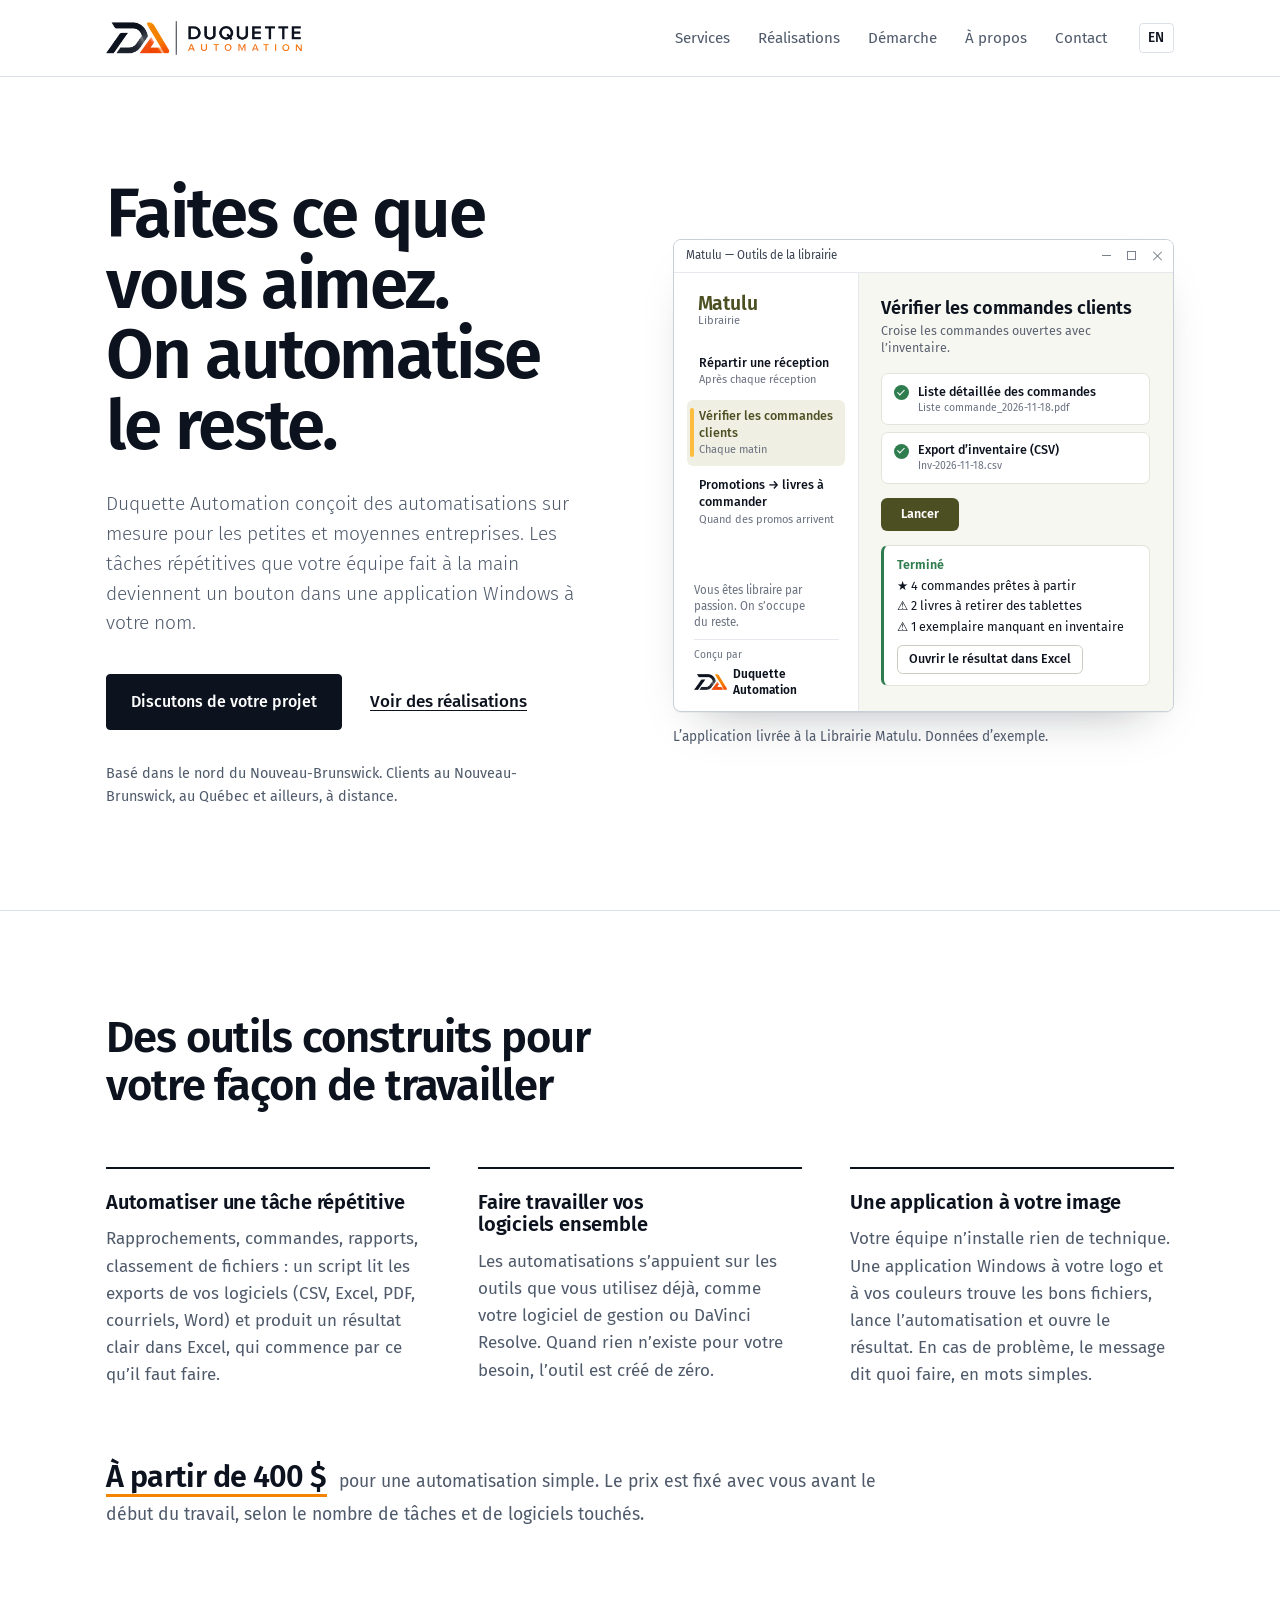
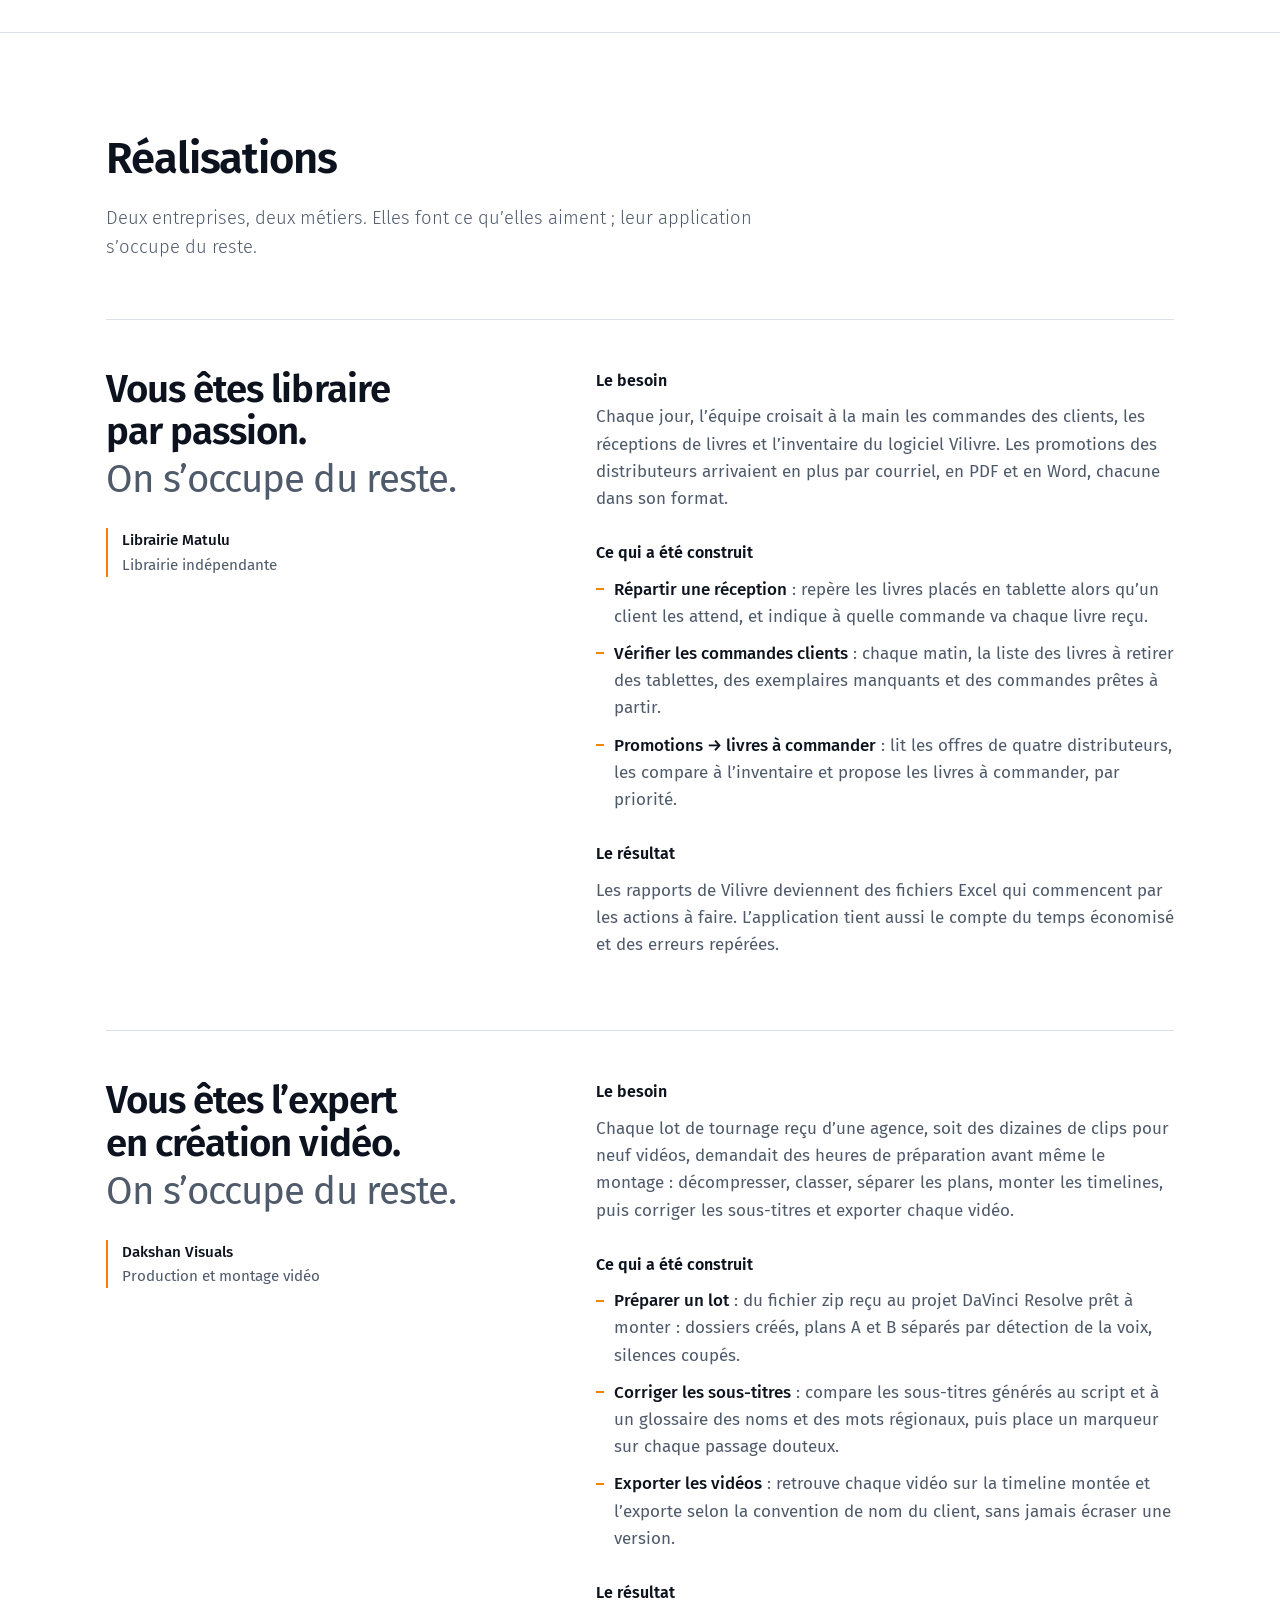
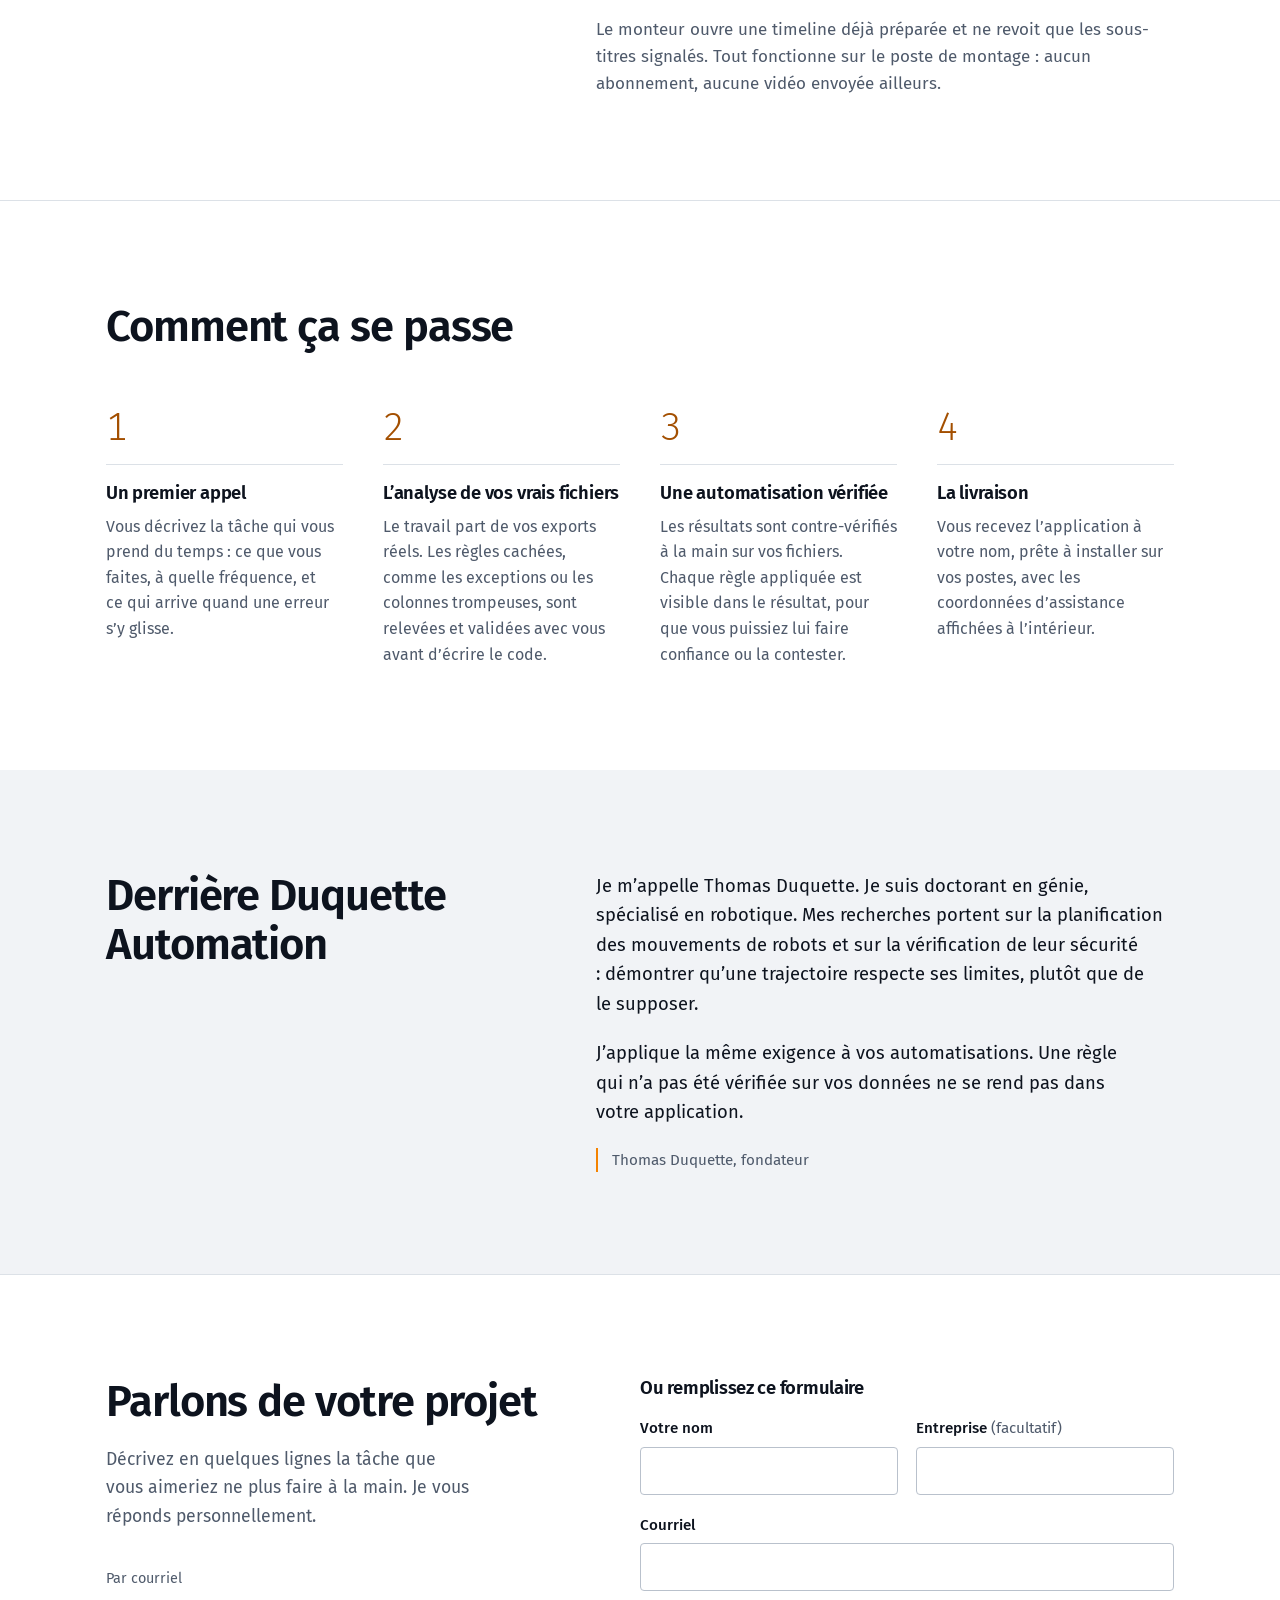
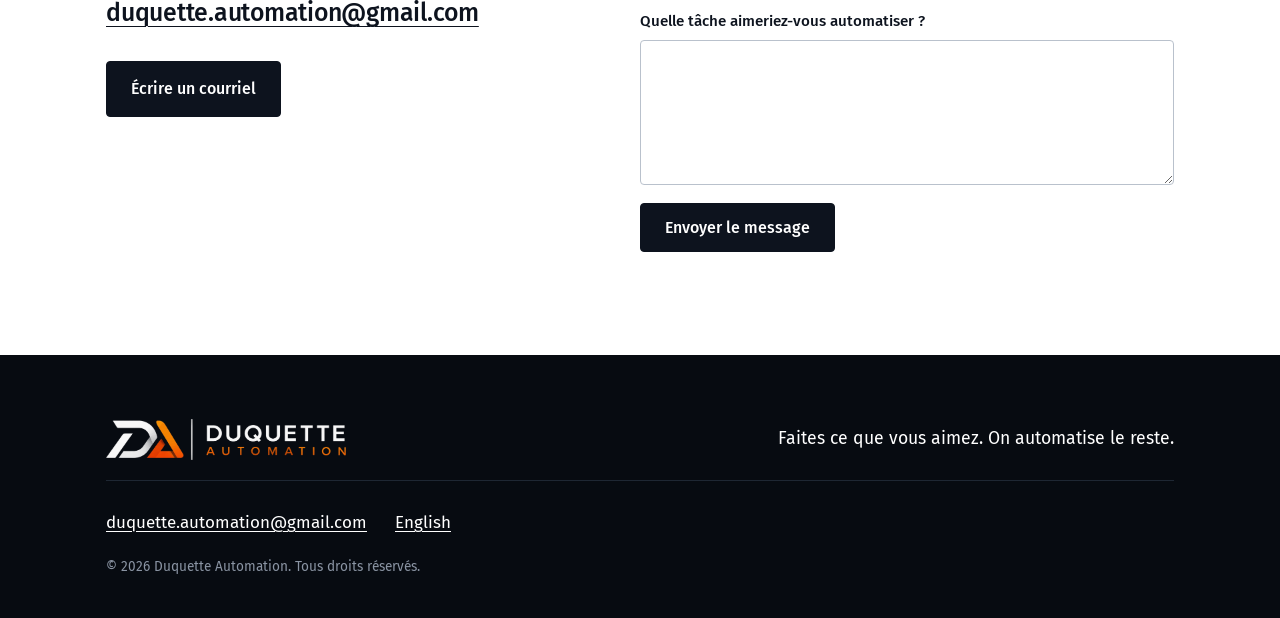
==== index.html @ 722d42ad "Initial commit" ====
<!DOCTYPE html>
<html lang="fr-CA">
<head>
<meta charset="utf-8">
<meta name="viewport" content="width=device-width, initial-scale=1">
<title>Duquette Automation — Automatisations sur mesure pour PME</title>
<meta name="description" content="Des automatisations sur mesure pour les petites et moyennes entreprises : vos tâches répétitives deviennent un bouton dans une application Windows à votre nom. Nord du Nouveau-Brunswick et Québec.">

<link rel="canonical" href="https://duquette-automation.github.io/Duquette-Automation-Website/">
<link rel="alternate" hreflang="fr-CA" href="https://duquette-automation.github.io/Duquette-Automation-Website/">
<link rel="alternate" hreflang="en-CA" href="https://duquette-automation.github.io/Duquette-Automation-Website/en/">
<link rel="alternate" hreflang="x-default" href="https://duquette-automation.github.io/Duquette-Automation-Website/">
<meta property="og:type" content="website">
<meta property="og:site_name" content="Duquette Automation">
<meta property="og:title" content="Duquette Automation — Automatisations sur mesure pour PME">
<meta property="og:description" content="Des automatisations sur mesure pour les petites et moyennes entreprises : vos tâches répétitives deviennent un bouton dans une application Windows à votre nom. Nord du Nouveau-Brunswick et Québec.">
<meta property="og:url" content="https://duquette-automation.github.io/Duquette-Automation-Website/">
<meta property="og:image" content="https://duquette-automation.github.io/Duquette-Automation-Website/assets/img/icon-512.png">
<meta property="og:locale" content="fr_CA">
<meta name="theme-color" content="#FFFFFF">
<link rel="icon" href="favicon.ico" sizes="any">
<link rel="apple-touch-icon" href="assets/img/apple-touch-icon.png">
<link rel="preload" href="assets/fonts/fira-sans-semibold.woff" as="font" type="font/woff" crossorigin>
<link rel="preload" href="assets/fonts/fira-sans-regular.woff" as="font" type="font/woff" crossorigin>
<link rel="stylesheet" href="assets/css/site.css">
<script type="application/ld+json">{"@context": "https://schema.org", "@type": "ProfessionalService", "name": "Duquette Automation", "url": "https://duquette-automation.github.io/Duquette-Automation-Website/", "email": "duquette.automation@gmail.com", "slogan": "Faites ce que vous aimez. On automatise le reste.", "description": "Des automatisations sur mesure pour les petites et moyennes entreprises : vos tâches répétitives deviennent un bouton dans une application Windows à votre nom. Nord du Nouveau-Brunswick et Québec.", "areaServed": ["Nouveau-Brunswick", "Québec", "Canada"], "logo": "https://duquette-automation.github.io/Duquette-Automation-Website/assets/img/icon-512.png", "founder": {"@type": "Person", "name": "Thomas Duquette"}}</script>
</head>
<body>
<a class="evitement" href="#contenu">Aller au contenu</a>
<header class="entete">
  <div class="cadre entete-cadre">
    <a class="marque" href="./"><img src="assets/img/logo.png" width="720" height="123" alt="Duquette Automation"></a>
    <nav class="nav" aria-label="Navigation principale">
      <ul><li><a href="#services">Services</a></li><li><a href="#realisations">Réalisations</a></li><li><a href="#demarche">Démarche</a></li><li><a href="#a-propos">À propos</a></li><li><a href="#contact">Contact</a></li></ul>
    </nav>
    <a class="langue" href="en/" hreflang="en" lang="en" title="English">EN</a>
    <details class="menu-mobile">
      <summary>Menu</summary>
      <ul><li><a href="#services">Services</a></li><li><a href="#realisations">Réalisations</a></li><li><a href="#demarche">Démarche</a></li><li><a href="#a-propos">À propos</a></li><li><a href="#contact">Contact</a></li></ul>
    </details>
  </div>
</header>
<main id="contenu">
<section class="hero">
  <div class="cadre hero-grille">
    <div class="hero-texte">
      <h1><span>Faites ce que vous aimez.</span><span>On automatise le reste.</span></h1>
      <p class="hero-intro">Duquette Automation conçoit des automatisations sur mesure pour les petites et moyennes entreprises. Les tâches répétitives que votre équipe fait à la main deviennent un bouton dans une application Windows à votre nom.</p>
      <div class="actions">
        <a class="bouton" href="#contact">Discutons de votre projet</a>
        <a class="lien-texte" href="#realisations">Voir des réalisations</a>
      </div>
      <p class="region">Basé dans le nord du Nouveau-Brunswick. Clients au Nouveau-Brunswick, au Québec et ailleurs, à distance.</p>
    </div>
    <figure class="apercu">
  <div class="fenetre" aria-hidden="true">
    <div class="fenetre-barre"><span>Matulu — Outils de la librairie</span><span class="fenetre-boutons"><i></i><i></i><i></i></span></div>
    <div class="fenetre-corps">
      <div class="app-cote">
        <div class="app-marque">Matulu<small>Librairie</small></div>
        <div class="app-outil">Répartir une réception<small>Après chaque réception</small></div>
        <div class="app-outil actif">Vérifier les commandes clients<small>Chaque matin</small></div>
        <div class="app-outil">Promotions → livres à commander<small>Quand des promos arrivent</small></div>
        <div class="app-signature">
          <p>Vous êtes libraire par passion. On s’occupe du reste.</p>
          <span class="app-concu">Conçu par</span>
          <span class="app-concepteur"><img src="assets/img/monogramme.png" alt="" width="120" height="58">Duquette Automation</span>
        </div>
      </div>
      <div class="app-page">
        <div class="app-titre">Vérifier les commandes clients</div>
        <div class="app-texte">Croise les commandes ouvertes avec l’inventaire.</div>
        <div class="app-fichier"><b></b><span>Liste détaillée des commandes<small>Liste commande_2026-11-18.pdf</small></span></div>
        <div class="app-fichier"><b></b><span>Export d’inventaire (CSV)<small>Inv-2026-11-18.csv</small></span></div>
        <div class="app-lancer">Lancer</div>
        <div class="app-resultat">
          <div class="app-resultat-titre">Terminé</div>
          <div>★ 4 commandes prêtes à partir</div>
          <div>⚠ 2 livres à retirer des tablettes</div>
          <div>⚠ 1 exemplaire manquant en inventaire</div>
          <div class="app-excel">Ouvrir le résultat dans Excel</div>
        </div>
      </div>
    </div>
  </div>
  <figcaption>L’application livrée à la Librairie Matulu. Données d’exemple.</figcaption>
</figure>
  </div>
</section>
<section class="section" id="services" aria-labelledby="t-services">
  <div class="cadre">
    <h2 id="t-services">Des outils construits pour votre façon de travailler</h2>
    <ul class="services"><li><h3>Automatiser une tâche répétitive</h3><p>Rapprochements, commandes, rapports, classement de fichiers : un script lit les exports de vos logiciels (CSV, Excel, PDF, courriels, Word) et produit un résultat clair dans Excel, qui commence par ce qu’il faut faire.</p></li><li><h3>Faire travailler vos logiciels ensemble</h3><p>Les automatisations s’appuient sur les outils que vous utilisez déjà, comme votre logiciel de gestion ou DaVinci Resolve. Quand rien n’existe pour votre besoin, l’outil est créé de zéro.</p></li><li><h3>Une application à votre image</h3><p>Votre équipe n’installe rien de technique. Une application Windows à votre logo et à vos couleurs trouve les bons fichiers, lance l’automatisation et ouvre le résultat. En cas de problème, le message dit quoi faire, en mots simples.</p></li></ul>
    <p class="prix"><strong>À partir de 400 $</strong> pour une automatisation simple. Le prix est fixé avec vous avant le début du travail, selon le nombre de tâches et de logiciels touchés.</p>
  </div>
</section>
<section class="section" id="realisations" aria-labelledby="t-realisations">
  <div class="cadre">
    <h2 id="t-realisations">Réalisations</h2>
    <p class="intro">Deux entreprises, deux métiers. Elles font ce qu’elles aiment ; leur application s’occupe du reste.</p>
    <article class="cas" id="cas-matulu">
      <div class="cas-tete">
        <h3><span>Vous êtes libraire par passion.</span><span>On s’occupe du reste.</span></h3>
        <p class="cas-client"><strong>Librairie Matulu</strong><br>Librairie indépendante</p>
      </div>
      <dl class="cas-detail">
        <dt>Le besoin</dt><dd>Chaque jour, l’équipe croisait à la main les commandes des clients, les réceptions de livres et l’inventaire du logiciel Vilivre. Les promotions des distributeurs arrivaient en plus par courriel, en PDF et en Word, chacune dans son format.</dd>
        <dt>Ce qui a été construit</dt><dd><ul><li><strong>Répartir une réception</strong> : repère les livres placés en tablette alors qu’un client les attend, et indique à quelle commande va chaque livre reçu.</li><li><strong>Vérifier les commandes clients</strong> : chaque matin, la liste des livres à retirer des tablettes, des exemplaires manquants et des commandes prêtes à partir.</li><li><strong>Promotions → livres à commander</strong> : lit les offres de quatre distributeurs, les compare à l’inventaire et propose les livres à commander, par priorité.</li></ul></dd>
        <dt>Le résultat</dt><dd>Les rapports de Vilivre deviennent des fichiers Excel qui commencent par les actions à faire. L’application tient aussi le compte du temps économisé et des erreurs repérées.</dd>
      </dl>
    </article><article class="cas" id="cas-dakshan">
      <div class="cas-tete">
        <h3><span>Vous êtes l’expert en création vidéo.</span><span>On s’occupe du reste.</span></h3>
        <p class="cas-client"><strong>Dakshan Visuals</strong><br>Production et montage vidéo</p>
      </div>
      <dl class="cas-detail">
        <dt>Le besoin</dt><dd>Chaque lot de tournage reçu d’une agence, soit des dizaines de clips pour neuf vidéos, demandait des heures de préparation avant même le montage : décompresser, classer, séparer les plans, monter les timelines, puis corriger les sous-titres et exporter chaque vidéo.</dd>
        <dt>Ce qui a été construit</dt><dd><ul><li><strong>Préparer un lot</strong> : du fichier zip reçu au projet DaVinci Resolve prêt à monter : dossiers créés, plans A et B séparés par détection de la voix, silences coupés.</li><li><strong>Corriger les sous-titres</strong> : compare les sous-titres générés au script et à un glossaire des noms et des mots régionaux, puis place un marqueur sur chaque passage douteux.</li><li><strong>Exporter les vidéos</strong> : retrouve chaque vidéo sur la timeline montée et l’exporte selon la convention de nom du client, sans jamais écraser une version.</li></ul></dd>
        <dt>Le résultat</dt><dd>Le monteur ouvre une timeline déjà préparée et ne revoit que les sous-titres signalés. Tout fonctionne sur le poste de montage : aucun abonnement, aucune vidéo envoyée ailleurs.</dd>
      </dl>
    </article>
  </div>
</section>
<section class="section" id="demarche" aria-labelledby="t-demarche">
  <div class="cadre">
    <h2 id="t-demarche">Comment ça se passe</h2>
    <ol class="etapes"><li><h3>Un premier appel</h3><p>Vous décrivez la tâche qui vous prend du temps : ce que vous faites, à quelle fréquence, et ce qui arrive quand une erreur s’y glisse.</p></li><li><h3>L’analyse de vos vrais fichiers</h3><p>Le travail part de vos exports réels. Les règles cachées, comme les exceptions ou les colonnes trompeuses, sont relevées et validées avec vous avant d’écrire le code.</p></li><li><h3>Une automatisation vérifiée</h3><p>Les résultats sont contre-vérifiés à la main sur vos fichiers. Chaque règle appliquée est visible dans le résultat, pour que vous puissiez lui faire confiance ou la contester.</p></li><li><h3>La livraison</h3><p>Vous recevez l’application à votre nom, prête à installer sur vos postes, avec les coordonnées d’assistance affichées à l’intérieur.</p></li></ol>
  </div>
</section>
<section class="section apropos" id="a-propos" aria-labelledby="t-apropos">
  <div class="cadre apropos-grille">
    <h2 id="t-apropos">Derrière Duquette Automation</h2>
    <div class="apropos-texte"><p>Je m’appelle Thomas Duquette. Je suis doctorant en génie, spécialisé en robotique. Mes recherches portent sur la planification des mouvements de robots et sur la vérification de leur sécurité : démontrer qu’une trajectoire respecte ses limites, plutôt que de le supposer.</p><p>J’applique la même exigence à vos automatisations. Une règle qui n’a pas été vérifiée sur vos données ne se rend pas dans votre application.</p><p class="signature">Thomas Duquette, fondateur</p></div>
  </div>
</section>

<section class="section contact" id="contact" aria-labelledby="t-contact">
  <div class="cadre contact-grille">
    <div class="contact-texte">
      <h2 id="t-contact">Parlons de votre projet</h2>
      <p>Décrivez en quelques lignes la tâche que vous aimeriez ne plus faire à la main. Je vous réponds personnellement.</p>
      <p class="contact-courriel"><span>Par courriel</span><a href="mailto:duquette.automation@gmail.com?subject=Projet%20d%E2%80%99automatisation">duquette.automation@gmail.com</a></p>
      <a class="bouton" href="mailto:duquette.automation@gmail.com?subject=Projet%20d%E2%80%99automatisation">Écrire un courriel</a>
    </div>
    <div class="contact-options"><form class="formulaire" action="https://formsubmit.co/duquette.automation@gmail.com" data-ajax="https://formsubmit.co/ajax/duquette.automation@gmail.com" method="POST"
          data-envoi="Envoi…" data-succes="Message envoyé. Vous recevrez une réponse par courriel." data-erreur="Le message n’a pas pu partir. Écrivez directement à duquette.automation@gmail.com.">
      <h3>Ou remplissez ce formulaire</h3>
      <div class="champs-duo">
        <label><span>Votre nom</span><input name="nom" autocomplete="name" required></label>
        <label><span>Entreprise <span class="facultatif">(facultatif)</span></span><input name="entreprise" autocomplete="organization"></label>
      </div>
      <label><span>Courriel</span><input type="email" name="email" autocomplete="email" required></label>
      <label><span>Quelle tâche aimeriez-vous automatiser ?</span><textarea name="message" rows="5" required></textarea></label>
      <input type="text" name="_gotcha" tabindex="-1" autocomplete="off" class="piege" aria-hidden="true">
      <input type="text" name="_honey" tabindex="-1" autocomplete="off" class="piege" aria-hidden="true">
      <input type="hidden" name="_template" value="table">
      <input type="hidden" name="_subject" value="Projet d’automatisation">
      <button class="bouton" type="submit">Envoyer le message</button>
      <p class="formulaire-etat" role="status" aria-live="polite"></p>
    </form></div>
  </div>
</section>
</main>
<footer class="pied">
  <div class="cadre pied-grille">
    <img src="assets/img/logo-blanc.png" width="720" height="123" alt="Duquette Automation">
    <p class="pied-slogan">Faites ce que vous aimez. On automatise le reste.</p>
    <p class="pied-liens"><a href="mailto:duquette.automation@gmail.com">duquette.automation@gmail.com</a>
      <a href="en/" hreflang="en" lang="en">English</a></p>
    <p class="pied-droits">© 2026 Duquette Automation. Tous droits réservés.</p>
  </div>
</footer>
<script src="assets/js/site.js" defer></script>
</body>
</html>
---- assets/css/site.css ----
/* Duquette Automation — feuille de style du site
   Couleurs tirées du logo. Une seule famille : Fira Sans (SIL OFL, voir assets/fonts/OFL.txt). */

@font-face { font-family: "Fira Sans"; font-weight: 300; font-style: normal; font-display: swap;
  src: url("../fonts/fira-sans-light.woff") format("woff"); }
@font-face { font-family: "Fira Sans"; font-weight: 400; font-style: normal; font-display: swap;
  src: url("../fonts/fira-sans-regular.woff") format("woff"); }
@font-face { font-family: "Fira Sans"; font-weight: 500; font-style: normal; font-display: swap;
  src: url("../fonts/fira-sans-medium.woff") format("woff"); }
@font-face { font-family: "Fira Sans"; font-weight: 600; font-style: normal; font-display: swap;
  src: url("../fonts/fira-sans-semibold.woff") format("woff"); }

:root {
  --encre: #0D131E;        /* lettrage du logo */
  --ardoise: #4F5A6B;      /* texte secondaire */
  --trait: #DCE1E7;
  --brume: #F1F3F6;        /* fonds de section */
  --orange: #F48301;       /* orange du logo : marques et filets seulement */
  --braise: #F04401;
  --orange-texte: #A34F00; /* orange lisible sur blanc (contraste 5,6:1) */
  --nuit: #070B11;         /* fond du logo original */
  --largeur: 1180px;
  --gouttiere: clamp(20px, 5vw, 56px);
  --rythme: clamp(64px, 8vw, 104px);
}

*, *::before, *::after { box-sizing: border-box; }
html { -webkit-text-size-adjust: 100%; scroll-behavior: smooth; scroll-padding-top: 24px; }
@media (prefers-reduced-motion: reduce) { html { scroll-behavior: auto; } }
body { margin: 0; font-family: "Fira Sans", "Segoe UI", system-ui, sans-serif; font-weight: 400; font-size: 1.0625rem;
       line-height: 1.6; color: var(--encre); background: #fff; font-feature-settings: "kern", "lnum";
       -webkit-font-smoothing: antialiased; text-rendering: optimizeLegibility; }
img { max-width: 100%; height: auto; display: block; }
h1, h2, h3 { margin: 0; font-weight: 600; line-height: 1.12; letter-spacing: -0.015em; text-wrap: balance; }
p { margin: 0; text-wrap: pretty; }
a { color: inherit; text-decoration-thickness: 1px; text-underline-offset: 0.2em; }
a:hover { text-decoration-color: var(--orange); }
:focus-visible { outline: 2px solid var(--orange); outline-offset: 3px; border-radius: 2px; }
ul, ol { margin: 0; padding: 0; list-style: none; }

.cadre { max-width: var(--largeur); margin: 0 auto; padding: 0 var(--gouttiere); }
.evitement { position: absolute; left: -9999px; top: 8px; background: var(--encre); color: #fff; padding: 8px 14px; z-index: 10; }
.evitement:focus { left: 8px; }

/* ---------- En-tête ---------- */
.entete { border-bottom: 1px solid var(--trait); }
.entete-cadre { display: flex; align-items: center; gap: 32px; min-height: 76px; }
.marque img { width: 196px; }
.nav { margin-left: auto; }
.nav ul { display: flex; gap: 28px; }
.nav a, .menu-mobile a { text-decoration: none; font-size: 0.95rem; color: var(--ardoise); }
.nav a:hover, .menu-mobile a:hover { color: var(--encre); }
.langue { font-size: 0.85rem; font-weight: 500; text-decoration: none; letter-spacing: 0.04em; color: var(--encre);
          border: 1px solid var(--trait); border-radius: 4px; padding: 3px 8px; }
.langue:hover { border-color: var(--encre); }
.menu-mobile { display: none; position: relative; }
.menu-mobile summary { cursor: pointer; list-style: none; font-size: 0.95rem; padding: 6px 0; }
.menu-mobile summary::-webkit-details-marker { display: none; }
.menu-mobile ul { position: absolute; right: 0; top: calc(100% + 10px); background: #fff; border: 1px solid var(--trait);
                  padding: 8px 0; min-width: 180px; z-index: 5; }
.menu-mobile li a { display: block; padding: 10px 18px; }
@media (max-width: 860px) {
  .nav { display: none; }
  .langue { margin-left: auto; }
  .menu-mobile { display: block; }
  .marque img { width: 160px; }
}

/* ---------- Héros ---------- */
.hero { padding: clamp(56px, 8vw, 104px) 0 var(--rythme); }
.hero-grille { display: grid; grid-template-columns: minmax(0, 1fr) minmax(0, 1.02fr); gap: clamp(40px, 6vw, 88px); align-items: center; }
.hero h1 { font-size: clamp(2.6rem, 5.4vw, 4.6rem); line-height: 1.02; letter-spacing: -0.03em; }
.hero h1 span { display: block; }
.hero-intro { margin-top: 28px; font-size: clamp(1.1rem, 1.5vw, 1.25rem); font-weight: 300; line-height: 1.55; color: var(--ardoise); max-width: 34em; }
.actions { display: flex; flex-wrap: wrap; align-items: center; gap: 14px 28px; margin-top: 36px; }
.region { margin-top: 32px; font-size: 0.9rem; color: var(--ardoise); max-width: 30em; }

.bouton { display: inline-block; background: var(--encre); color: #fff; text-decoration: none; font-weight: 500; font-size: 1rem;
          padding: 14px 24px; border-radius: 4px; border: 1px solid var(--encre); cursor: pointer; font-family: inherit; }
.bouton:hover { background: #1F2836; }
.bouton-clair { background: #fff; color: var(--encre); }
.bouton-clair:hover { background: var(--brume); }
.lien-texte { font-weight: 500; text-decoration: underline; }

/* Aperçu de l'application (reproduction de l'interface livrée ; couleurs de Matulu) */
.apercu { margin: 0; }
.apercu figcaption { margin-top: 14px; font-size: 0.85rem; color: var(--ardoise); }
.fenetre { --m-prim: #6C7034; --m-nuit: #4C4F22; --m-accent: #FCBC3D; --m-fond: #F7F7F2;
           font-size: clamp(9px, 1.05vw, 12.5px); line-height: 1.35; border: 1px solid #C9CFD8; border-radius: 8px; overflow: hidden;
           background: #fff; box-shadow: 0 1px 0 rgba(13, 19, 30, .04), 0 24px 48px -28px rgba(13, 19, 30, .35); user-select: none; }
.fenetre-barre { display: flex; justify-content: space-between; align-items: center; padding: 0.7em 1em; font-size: 0.92em;
                 color: #3A4250; background: #fff; border-bottom: 1px solid #E5E8EC; }
.fenetre-boutons { display: flex; gap: 1.4em; }
.fenetre-boutons i { width: 0.8em; height: 0.8em; border: 1px solid #7A818C; display: block; }
.fenetre-boutons i:first-child { height: 0; border-width: 1px 0 0; align-self: center; }
.fenetre-boutons i:last-child { border: 0; position: relative; }
.fenetre-boutons i:last-child::before, .fenetre-boutons i:last-child::after { content: ""; position: absolute; left: 50%; top: -15%;
  height: 130%; border-left: 1px solid #7A818C; transform: rotate(45deg); }
.fenetre-boutons i:last-child::after { transform: rotate(-45deg); }
.fenetre-corps { display: grid; grid-template-columns: 37% 1fr; min-height: 32em; }
.app-cote { border-right: 1px solid #E5E8EC; padding: 1.6em 1em 1.1em; display: flex; flex-direction: column; gap: 0.25em; }
.app-marque { font-size: 1.55em; font-weight: 600; color: var(--m-nuit); line-height: 1.1; padding: 0 0.55em 0.9em; letter-spacing: -0.01em; }
.app-marque small, .app-outil small { display: block; font-size: 0.58em; font-weight: 400; color: #6B7280; letter-spacing: 0; }
.app-outil { position: relative; padding: 0.65em 0.8em 0.65em 1em; border-radius: 0.5em; font-weight: 500; }
.app-outil small { font-size: 0.88em; margin-top: 0.15em; }
.app-outil.actif { background: #EFEFE3; color: var(--m-nuit); }
.app-outil.actif::before { content: ""; position: absolute; left: 0.25em; top: 0.7em; bottom: 0.7em; width: 0.28em; border-radius: 2px; background: var(--m-accent); }
.app-signature { margin-top: auto; padding: 0 0.55em; color: #6B7280; }
.app-signature p { font-size: 0.92em; line-height: 1.4; padding-bottom: 0.8em; }
.app-concu { display: block; font-size: 0.82em; border-top: 1px solid #E5E8EC; padding-top: 0.8em; }
.app-concepteur { display: flex; align-items: center; gap: 0.5em; font-weight: 600; color: var(--encre); margin-top: 0.3em; font-size: 0.95em; }
.app-concepteur img { height: 1.35em; width: auto; }
.app-page { background: var(--m-fond); padding: 2em 1.8em; }
.app-titre { font-size: 1.45em; font-weight: 600; line-height: 1.15; }
.app-texte { color: #5B6270; margin: 0.4em 0 1.3em; }
.app-fichier { display: flex; gap: 0.75em; align-items: flex-start; background: #fff; border: 1px solid #E2E4DA; border-radius: 0.55em; padding: 0.75em 0.9em; margin-bottom: 0.55em; font-weight: 500; }
.app-fichier small { display: block; font-weight: 400; color: #6B7280; }
.app-fichier b { flex: none; width: 1.2em; height: 1.2em; margin-top: 0.1em; border-radius: 50%; background: #2F7D4F; position: relative; }
.app-fichier b::after { content: ""; position: absolute; left: 0.4em; top: 0.22em; width: 0.3em; height: 0.55em; border: solid #fff; border-width: 0 0.13em 0.13em 0; transform: rotate(45deg); }
.app-lancer { display: inline-block; margin: 0.6em 0 1.1em; background: var(--m-nuit); color: #fff; font-weight: 600; padding: 0.65em 1.6em; border-radius: 0.5em; }
.app-resultat { background: #fff; border: 1px solid #E2E4DA; border-left: 0.3em solid #2F7D4F; border-radius: 0.55em; padding: 0.9em 1em; display: grid; gap: 0.3em; }
.app-resultat-titre { font-weight: 600; color: #2F7D4F; }
.app-excel { margin-top: 0.45em; justify-self: start; border: 1px solid #C9CCBE; border-radius: 0.45em; padding: 0.4em 0.9em; font-weight: 500; }

@media (max-width: 960px) {
  .hero-grille { grid-template-columns: 1fr; }
  .fenetre { font-size: clamp(8px, 2.1vw, 12.5px); }
}

/* ---------- Sections ---------- */
.section { padding: var(--rythme) 0; border-top: 1px solid var(--trait); }
.section h2 { font-size: clamp(1.9rem, 3.4vw, 2.75rem); letter-spacing: -0.025em; max-width: 22ch; }
.intro { margin-top: 20px; font-size: 1.15rem; font-weight: 300; color: var(--ardoise); max-width: 38em; }

.services { display: grid; grid-template-columns: repeat(3, minmax(0, 1fr)); gap: 48px; margin-top: 56px; }
.services li { border-top: 2px solid var(--encre); padding-top: 22px; }
.services h3 { font-size: 1.25rem; letter-spacing: -0.01em; }
.services p { margin-top: 12px; color: var(--ardoise); }
.prix { margin-top: 64px; max-width: 44em; font-size: 1.1rem; color: var(--ardoise); }
.prix strong { color: var(--encre); font-weight: 600; font-size: clamp(1.5rem, 2.4vw, 1.9rem); letter-spacing: -0.02em; margin-right: 0.25em;
               background-image: linear-gradient(var(--orange), var(--orange)); background-size: 100% 3px; background-position: 0 100%;
               background-repeat: no-repeat; padding-bottom: 2px; }
@media (max-width: 860px) { .services { grid-template-columns: 1fr; gap: 36px; } }

/* Réalisations : chaque cas s'ouvre sur la phrase adaptée au client */
.cas { display: grid; grid-template-columns: minmax(0, 5fr) minmax(0, 7fr); gap: clamp(32px, 6vw, 88px); margin-top: 72px; padding-top: 48px; border-top: 1px solid var(--trait); }
.cas:first-of-type { margin-top: 56px; }
.cas-tete { align-self: start; position: sticky; top: 32px; }
.cas-tete h3 { font-size: clamp(1.7rem, 3vw, 2.4rem); line-height: 1.1; letter-spacing: -0.025em; }
.cas-tete h3 span { display: block; }
.cas-tete h3 span + span { color: var(--ardoise); font-weight: 400; margin-top: 0.15em; }
.cas-client { margin-top: 28px; font-size: 0.95rem; color: var(--ardoise); padding-left: 14px; border-left: 2px solid var(--orange); }
.cas-client strong { color: var(--encre); font-weight: 500; }
.cas-detail { margin: 0; display: grid; gap: 10px 0; }
.cas-detail dt { font-weight: 600; font-size: 1rem; margin-top: 18px; }
.cas-detail dt:first-child { margin-top: 0; }
.cas-detail dd { margin: 0; color: var(--ardoise); max-width: 40em; }
.cas-detail dd ul { display: grid; gap: 10px; }
.cas-detail dd li { padding-left: 18px; position: relative; }
.cas-detail dd li::before { content: ""; position: absolute; left: 0; top: 0.72em; width: 8px; height: 2px; background: var(--orange); }
.cas-detail dd li strong { color: var(--encre); font-weight: 500; }
@media (max-width: 860px) { .cas { grid-template-columns: 1fr; } .cas-tete { position: static; } }

/* Démarche : vraie séquence, d'où la numérotation */
.etapes { display: grid; grid-template-columns: repeat(4, minmax(0, 1fr)); gap: 40px; margin-top: 56px; counter-reset: etape; }
.etapes li { counter-increment: etape; }
.etapes li::before { content: counter(etape); display: block; font-size: 2.4rem; font-weight: 300; line-height: 1; color: var(--orange-texte);
                     font-feature-settings: "lnum", "tnum"; padding-bottom: 18px; margin-bottom: 18px; border-bottom: 1px solid var(--trait); }
.etapes h3 { font-size: 1.15rem; letter-spacing: -0.01em; }
.etapes p { margin-top: 10px; color: var(--ardoise); font-size: 1rem; }
@media (max-width: 960px) { .etapes { grid-template-columns: repeat(2, minmax(0, 1fr)); } }
@media (max-width: 560px) { .etapes { grid-template-columns: 1fr; } }

/* À propos */
.apropos { background: var(--brume); border-top: 0; }
.apropos-grille { display: grid; grid-template-columns: minmax(0, 5fr) minmax(0, 7fr); gap: clamp(32px, 6vw, 88px); }
.apropos-texte { display: grid; gap: 20px; font-size: 1.15rem; max-width: 36em; }
.apropos-texte p:first-child { font-weight: 400; }
.signature { font-size: 0.95rem; color: var(--ardoise); padding-left: 14px; border-left: 2px solid var(--orange); }
@media (max-width: 860px) { .apropos-grille { grid-template-columns: 1fr; } }

/* Témoignages (affichés seulement s'il y en a) */
.temoignages { display: grid; grid-template-columns: repeat(auto-fit, minmax(300px, 1fr)); gap: 48px; margin-top: 48px; }
.temoignage { margin: 0; }
.temoignage blockquote { margin: 0; font-size: 1.25rem; line-height: 1.5; font-weight: 300; }
.temoignage figcaption { margin-top: 18px; font-size: 0.95rem; color: var(--ardoise); }
.temoignage figcaption strong { color: var(--encre); font-weight: 500; }

/* Contact */
.contact-grille { display: grid; grid-template-columns: minmax(0, 5fr) minmax(0, 6fr); gap: clamp(40px, 7vw, 104px); align-items: start; }
.contact-seul { grid-template-columns: minmax(0, 1fr); }
.contact-texte p { margin-top: 20px; color: var(--ardoise); max-width: 32em; font-size: 1.1rem; }
.contact-courriel { display: grid; gap: 4px; margin-top: 36px !important; }
.contact-courriel span { font-size: 0.9rem; }
.contact-courriel a { color: var(--encre); font-size: clamp(1.2rem, 2.2vw, 1.55rem); font-weight: 500; letter-spacing: -0.01em; word-break: break-word; }
.contact-texte .bouton { margin-top: 28px; }
.contact-options { display: grid; gap: 40px; }
.formulaire { display: grid; gap: 18px; }
.formulaire h3 { font-size: 1.15rem; }
.formulaire label { display: grid; gap: 6px; align-content: start; font-size: 0.95rem; font-weight: 500; }
.facultatif { font-weight: 400; color: var(--ardoise); }
.champs-duo { display: grid; grid-template-columns: 1fr 1fr; gap: 18px; align-items: end; }
.formulaire input, .formulaire textarea { font: inherit; font-weight: 400; color: var(--encre); border: 1px solid #B9C1CC; border-radius: 4px;
  padding: 11px 12px; background: #fff; width: 100%; }
.formulaire input:focus, .formulaire textarea:focus { outline: 2px solid var(--orange); outline-offset: 0; border-color: var(--encre); }
.formulaire .bouton { justify-self: start; }
.formulaire-etat:empty { display: none; }
.piege { position: absolute; left: -9999px; }
.contact-rdv p { color: var(--ardoise); margin-bottom: 14px; }
@media (max-width: 860px) { .contact-grille { grid-template-columns: 1fr; } }
@media (max-width: 520px) { .champs-duo { grid-template-columns: 1fr; } }

/* ---------- Pied de page ---------- */
.pied { background: var(--nuit); color: #C3CAD4; padding: 64px 0 40px; }
.pied-grille { display: grid; grid-template-columns: auto 1fr; gap: 20px 48px; align-items: center; }
.pied img { width: 240px; }
.pied-slogan { color: #fff; font-size: 1.1rem; justify-self: end; }
.pied-liens { display: flex; flex-wrap: wrap; gap: 8px 28px; grid-column: 1 / -1; padding-top: 28px; border-top: 1px solid #1E2733; }
.pied a { color: #fff; }
.pied-droits { grid-column: 1 / -1; font-size: 0.85rem; color: #8A94A3; }
@media (max-width: 700px) { .pied-grille { grid-template-columns: 1fr; } .pied-slogan { justify-self: start; } }

/* ---------- 404 ---------- */
.erreur-404 { padding: 96px var(--gouttiere); display: grid; gap: 16px; }
.erreur-404 img { width: 220px; margin-bottom: 40px; }
.erreur-404 h1 { font-size: 2.2rem; }
.erreur-404 h2 { font-size: 1.4rem; margin-top: 32px; }

@media print {
  .entete, .pied, .apercu, .contact-options { display: none; }
  .section { padding: 32px 0; }
}
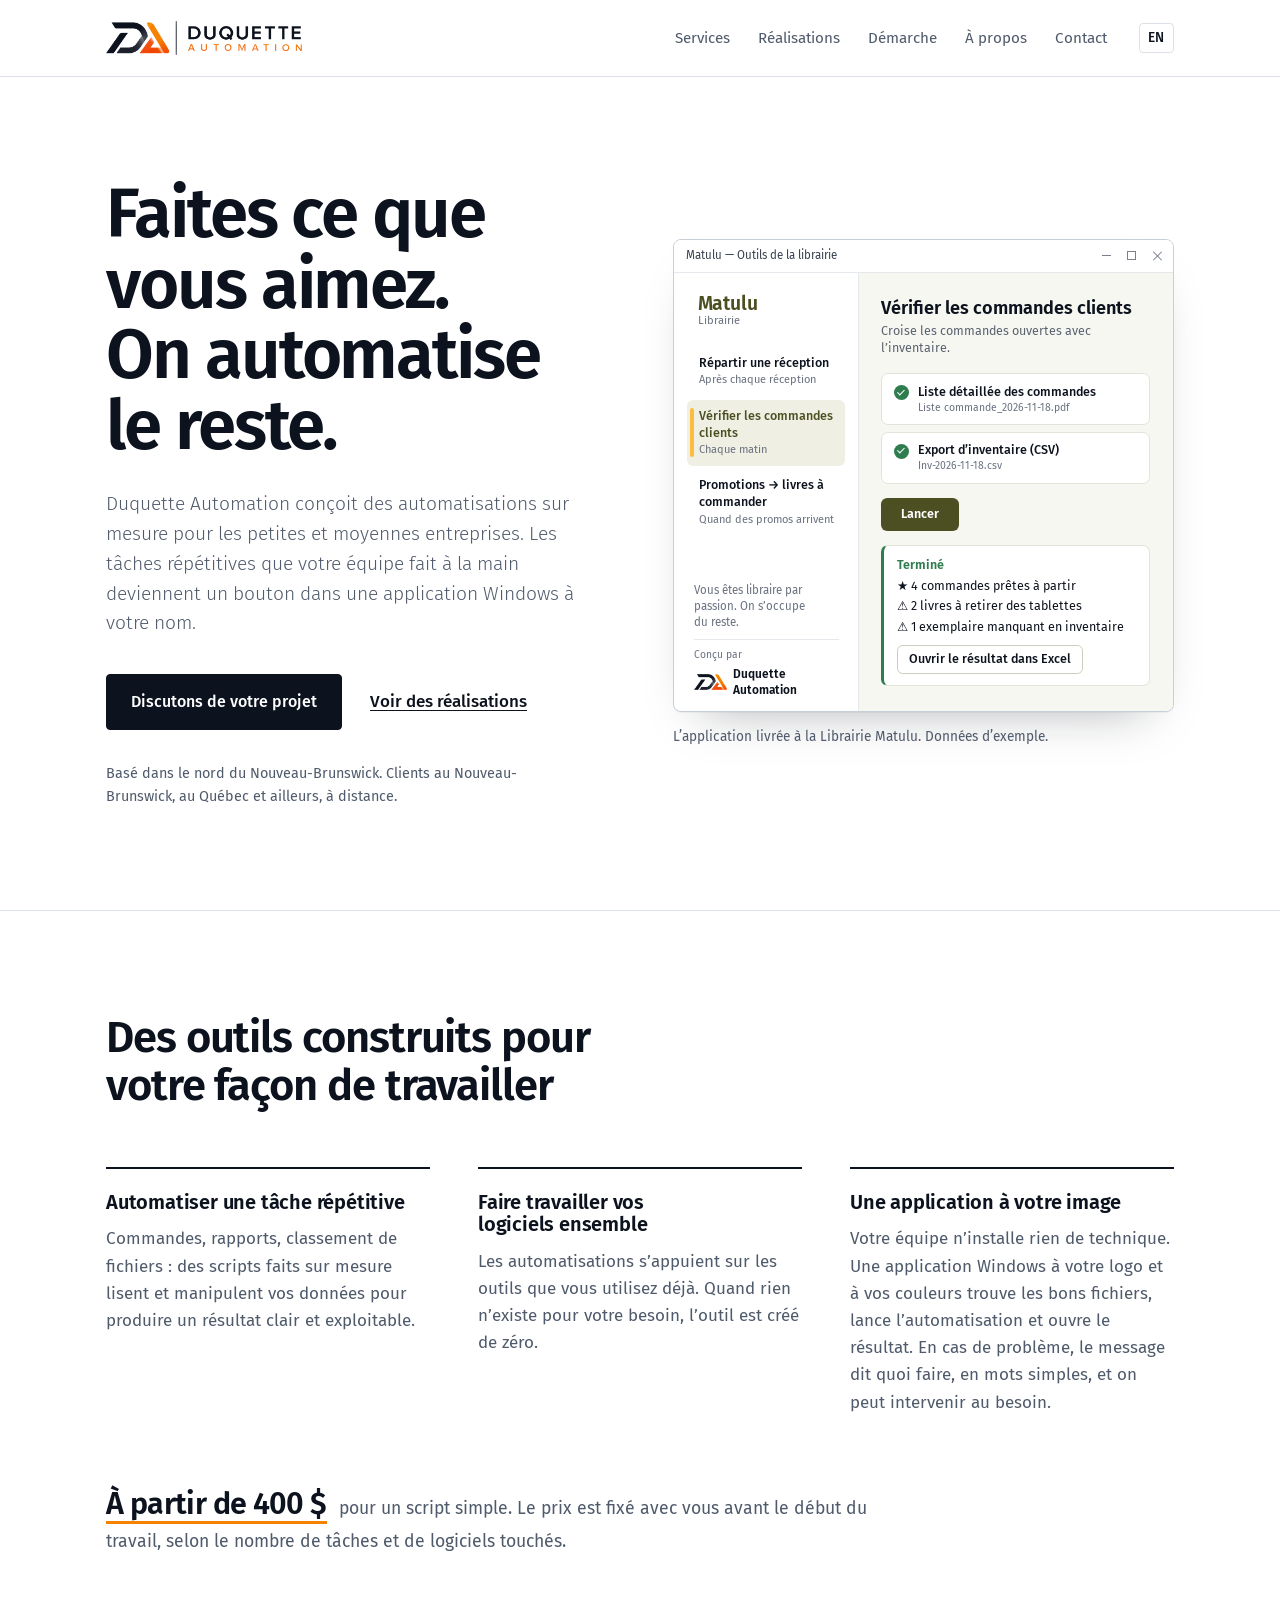
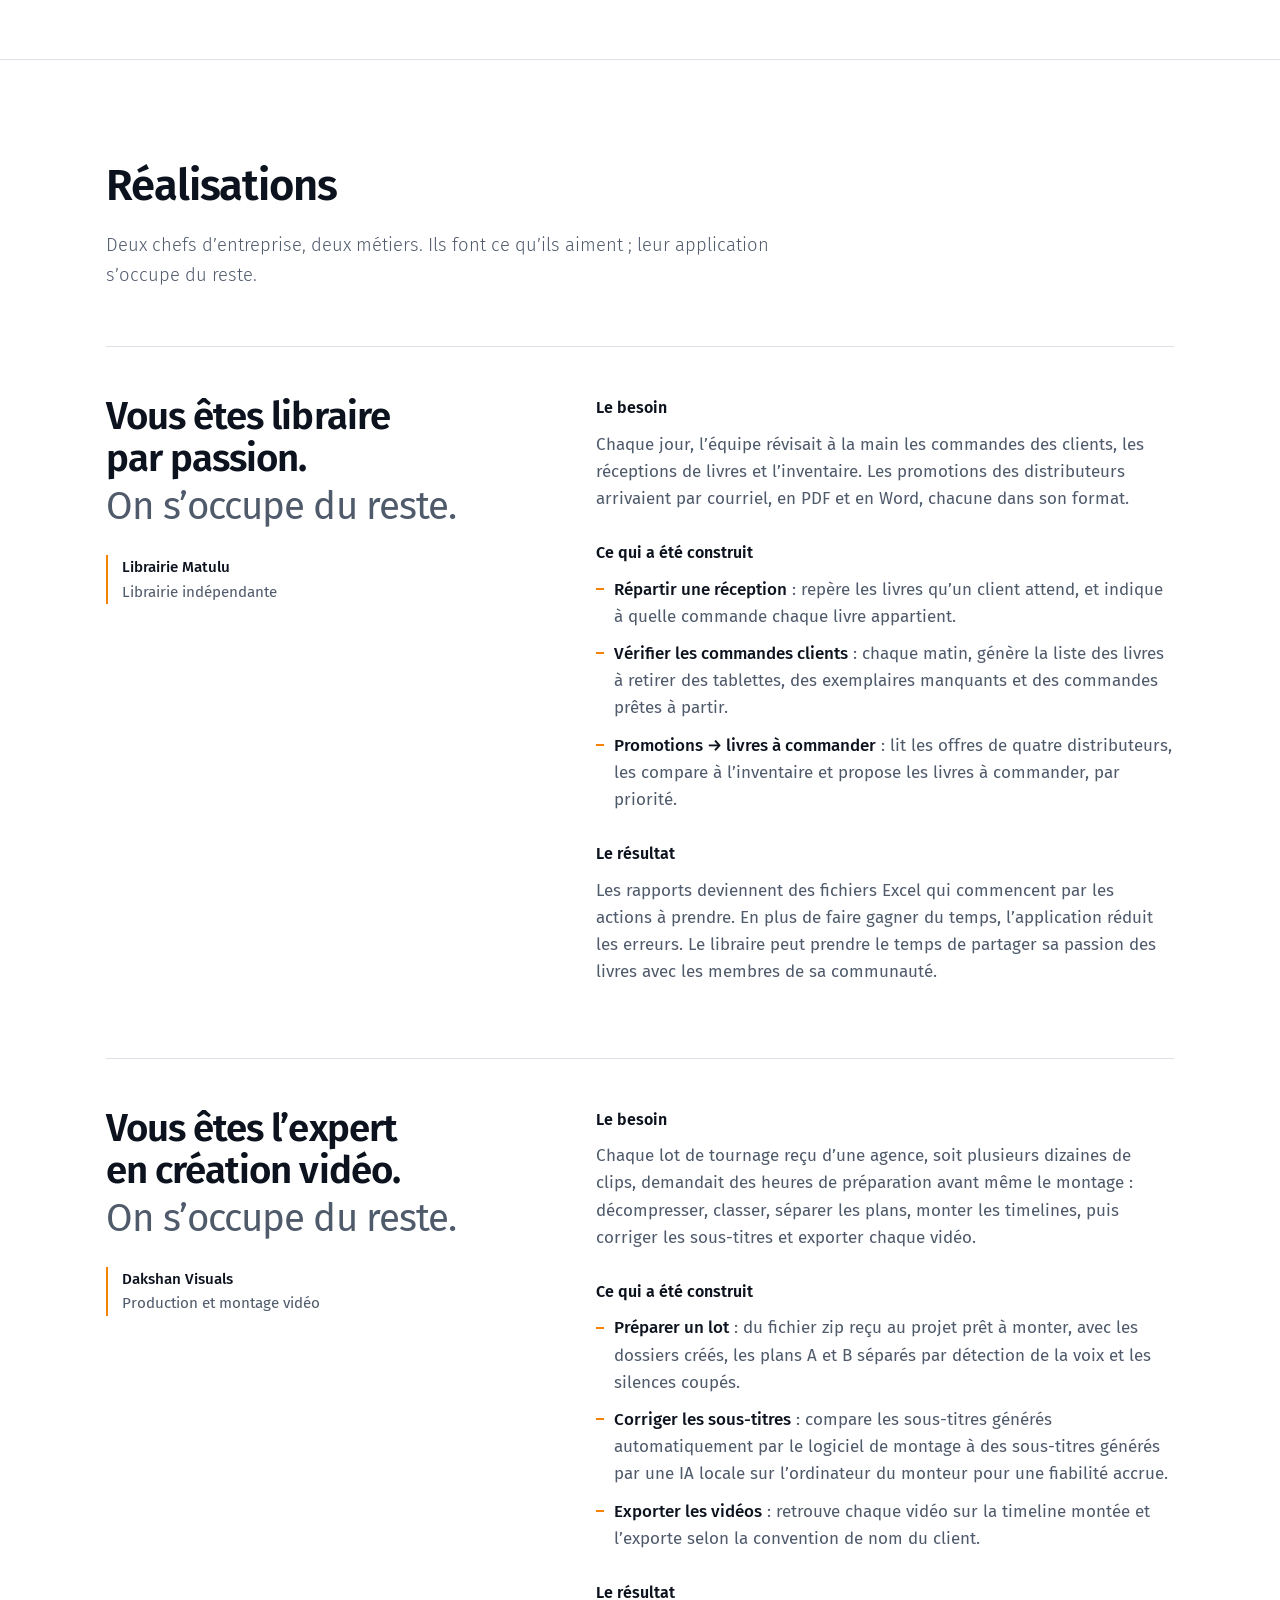
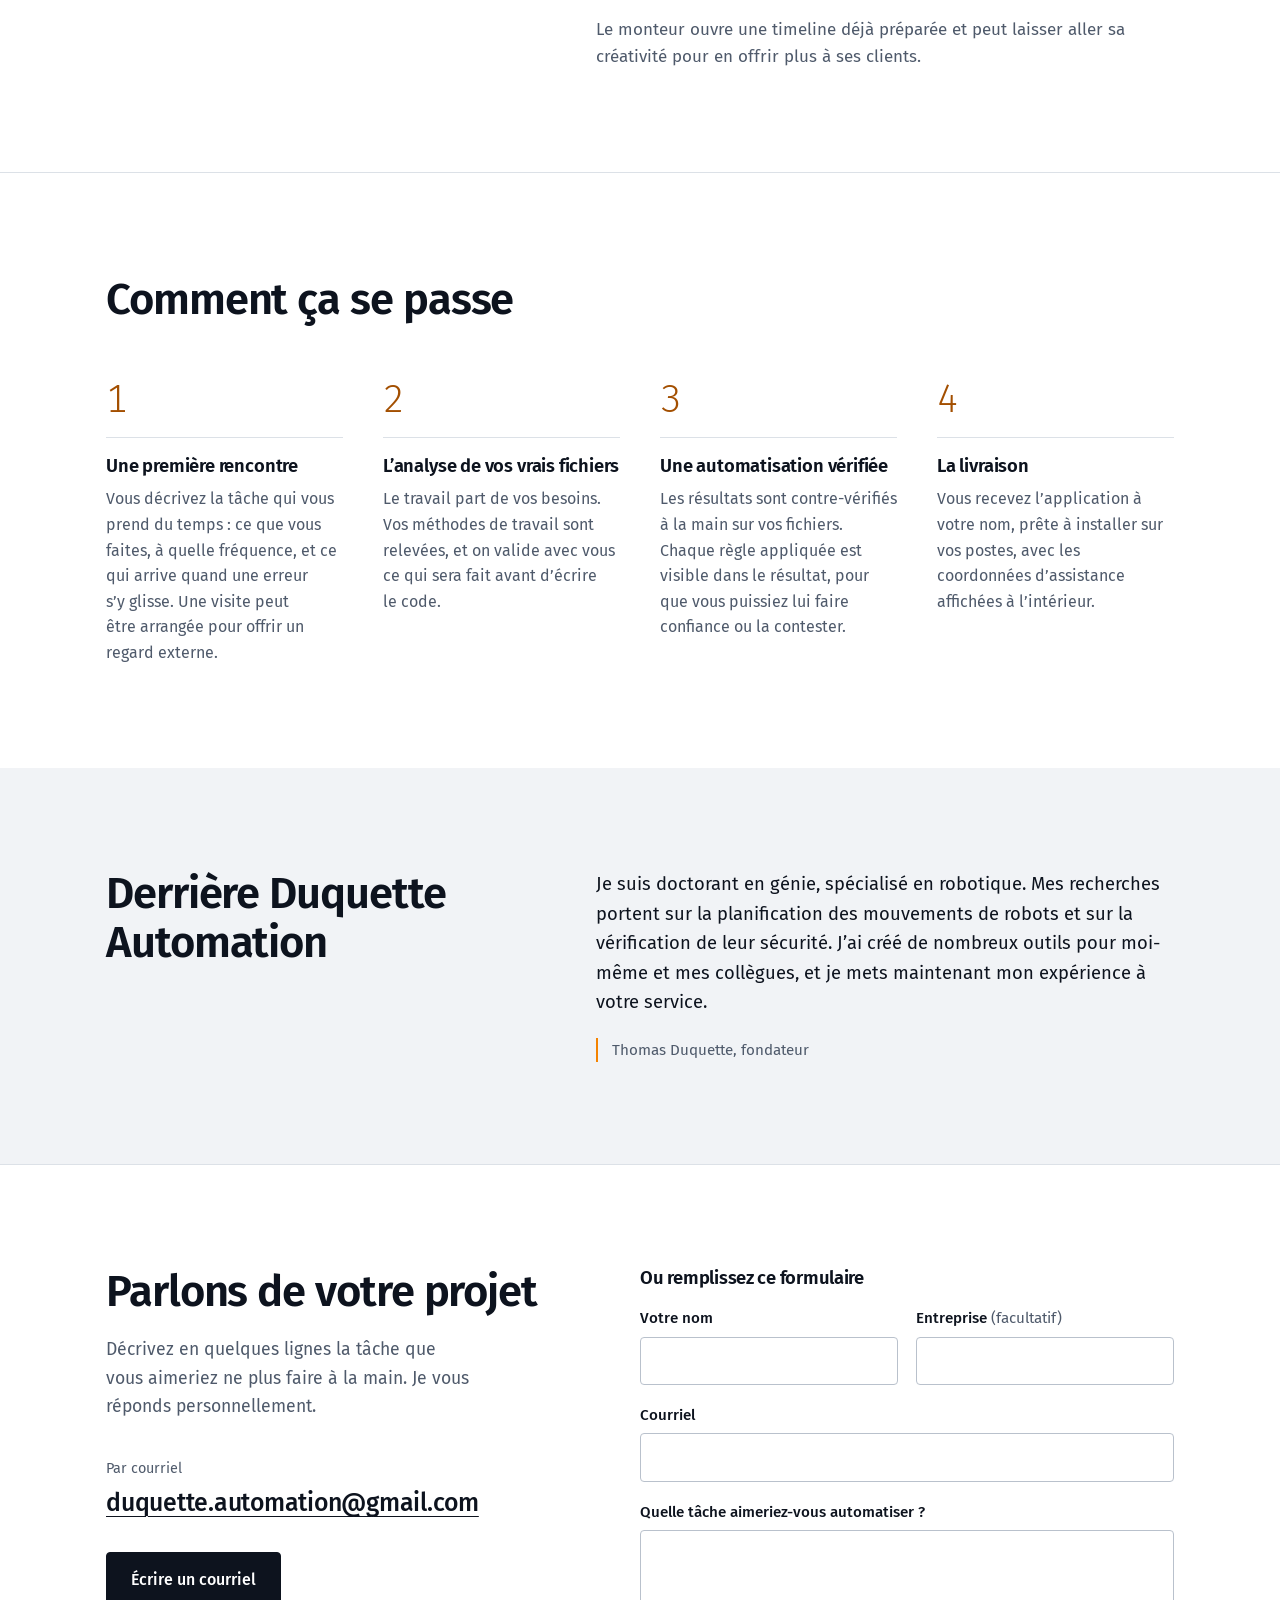
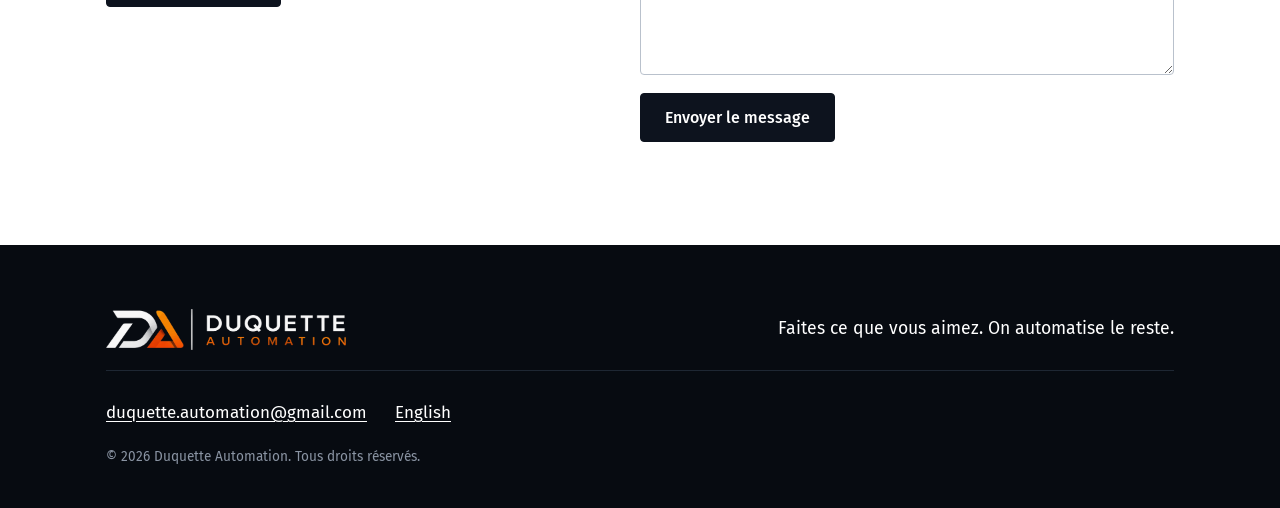
==== commit 3ba5729e: "Review comments" ====
--- a/index.html
+++ b/index.html
@@ -90,23 +90,23 @@
 <section class="section" id="services" aria-labelledby="t-services">
   <div class="cadre">
     <h2 id="t-services">Des outils construits pour votre façon de travailler</h2>
-    <ul class="services"><li><h3>Automatiser une tâche répétitive</h3><p>Rapprochements, commandes, rapports, classement de fichiers : un script lit les exports de vos logiciels (CSV, Excel, PDF, courriels, Word) et produit un résultat clair dans Excel, qui commence par ce qu’il faut faire.</p></li><li><h3>Faire travailler vos logiciels ensemble</h3><p>Les automatisations s’appuient sur les outils que vous utilisez déjà, comme votre logiciel de gestion ou DaVinci Resolve. Quand rien n’existe pour votre besoin, l’outil est créé de zéro.</p></li><li><h3>Une application à votre image</h3><p>Votre équipe n’installe rien de technique. Une application Windows à votre logo et à vos couleurs trouve les bons fichiers, lance l’automatisation et ouvre le résultat. En cas de problème, le message dit quoi faire, en mots simples.</p></li></ul>
-    <p class="prix"><strong>À partir de 400 $</strong> pour une automatisation simple. Le prix est fixé avec vous avant le début du travail, selon le nombre de tâches et de logiciels touchés.</p>
+    <ul class="services"><li><h3>Automatiser une tâche répétitive</h3><p>Commandes, rapports, classement de fichiers : des scripts faits sur mesure lisent et manipulent vos données pour produire un résultat clair et exploitable.</p></li><li><h3>Faire travailler vos logiciels ensemble</h3><p>Les automatisations s’appuient sur les outils que vous utilisez déjà. Quand rien n’existe pour votre besoin, l’outil est créé de zéro.</p></li><li><h3>Une application à votre image</h3><p>Votre équipe n’installe rien de technique. Une application Windows à votre logo et à vos couleurs trouve les bons fichiers, lance l’automatisation et ouvre le résultat. En cas de problème, le message dit quoi faire, en mots simples, et on peut intervenir au besoin.</p></li></ul>
+    <p class="prix"><strong>À partir de 400 $</strong> pour un script simple. Le prix est fixé avec vous avant le début du travail, selon le nombre de tâches et de logiciels touchés.</p>
   </div>
 </section>
 <section class="section" id="realisations" aria-labelledby="t-realisations">
   <div class="cadre">
     <h2 id="t-realisations">Réalisations</h2>
-    <p class="intro">Deux entreprises, deux métiers. Elles font ce qu’elles aiment ; leur application s’occupe du reste.</p>
+    <p class="intro">Deux chefs d’entreprise, deux métiers. Ils font ce qu’ils aiment ; leur application s’occupe du reste.</p>
     <article class="cas" id="cas-matulu">
       <div class="cas-tete">
         <h3><span>Vous êtes libraire par passion.</span><span>On s’occupe du reste.</span></h3>
         <p class="cas-client"><strong>Librairie Matulu</strong><br>Librairie indépendante</p>
       </div>
       <dl class="cas-detail">
-        <dt>Le besoin</dt><dd>Chaque jour, l’équipe croisait à la main les commandes des clients, les réceptions de livres et l’inventaire du logiciel Vilivre. Les promotions des distributeurs arrivaient en plus par courriel, en PDF et en Word, chacune dans son format.</dd>
-        <dt>Ce qui a été construit</dt><dd><ul><li><strong>Répartir une réception</strong> : repère les livres placés en tablette alors qu’un client les attend, et indique à quelle commande va chaque livre reçu.</li><li><strong>Vérifier les commandes clients</strong> : chaque matin, la liste des livres à retirer des tablettes, des exemplaires manquants et des commandes prêtes à partir.</li><li><strong>Promotions → livres à commander</strong> : lit les offres de quatre distributeurs, les compare à l’inventaire et propose les livres à commander, par priorité.</li></ul></dd>
-        <dt>Le résultat</dt><dd>Les rapports de Vilivre deviennent des fichiers Excel qui commencent par les actions à faire. L’application tient aussi le compte du temps économisé et des erreurs repérées.</dd>
+        <dt>Le besoin</dt><dd>Chaque jour, l’équipe révisait à la main les commandes des clients, les réceptions de livres et l’inventaire. Les promotions des distributeurs arrivaient par courriel, en PDF et en Word, chacune dans son format.</dd>
+        <dt>Ce qui a été construit</dt><dd><ul><li><strong>Répartir une réception</strong> : repère les livres qu’un client attend, et indique à quelle commande chaque livre appartient.</li><li><strong>Vérifier les commandes clients</strong> : chaque matin, génère la liste des livres à retirer des tablettes, des exemplaires manquants et des commandes prêtes à partir.</li><li><strong>Promotions → livres à commander</strong> : lit les offres de quatre distributeurs, les compare à l’inventaire et propose les livres à commander, par priorité.</li></ul></dd>
+        <dt>Le résultat</dt><dd>Les rapports deviennent des fichiers Excel qui commencent par les actions à prendre. En plus de faire gagner du temps, l’application réduit les erreurs. Le libraire peut prendre le temps de partager sa passion des livres avec les membres de sa communauté.</dd>
       </dl>
     </article><article class="cas" id="cas-dakshan">
       <div class="cas-tete">
@@ -114,9 +114,9 @@
         <p class="cas-client"><strong>Dakshan Visuals</strong><br>Production et montage vidéo</p>
       </div>
       <dl class="cas-detail">
-        <dt>Le besoin</dt><dd>Chaque lot de tournage reçu d’une agence, soit des dizaines de clips pour neuf vidéos, demandait des heures de préparation avant même le montage : décompresser, classer, séparer les plans, monter les timelines, puis corriger les sous-titres et exporter chaque vidéo.</dd>
-        <dt>Ce qui a été construit</dt><dd><ul><li><strong>Préparer un lot</strong> : du fichier zip reçu au projet DaVinci Resolve prêt à monter : dossiers créés, plans A et B séparés par détection de la voix, silences coupés.</li><li><strong>Corriger les sous-titres</strong> : compare les sous-titres générés au script et à un glossaire des noms et des mots régionaux, puis place un marqueur sur chaque passage douteux.</li><li><strong>Exporter les vidéos</strong> : retrouve chaque vidéo sur la timeline montée et l’exporte selon la convention de nom du client, sans jamais écraser une version.</li></ul></dd>
-        <dt>Le résultat</dt><dd>Le monteur ouvre une timeline déjà préparée et ne revoit que les sous-titres signalés. Tout fonctionne sur le poste de montage : aucun abonnement, aucune vidéo envoyée ailleurs.</dd>
+        <dt>Le besoin</dt><dd>Chaque lot de tournage reçu d’une agence, soit plusieurs dizaines de clips, demandait des heures de préparation avant même le montage : décompresser, classer, séparer les plans, monter les timelines, puis corriger les sous-titres et exporter chaque vidéo.</dd>
+        <dt>Ce qui a été construit</dt><dd><ul><li><strong>Préparer un lot</strong> : du fichier zip reçu au projet prêt à monter, avec les dossiers créés, les plans A et B séparés par détection de la voix et les silences coupés.</li><li><strong>Corriger les sous-titres</strong> : compare les sous-titres générés automatiquement par le logiciel de montage à des sous-titres générés par une IA locale sur l’ordinateur du monteur pour une fiabilité accrue.</li><li><strong>Exporter les vidéos</strong> : retrouve chaque vidéo sur la timeline montée et l’exporte selon la convention de nom du client.</li></ul></dd>
+        <dt>Le résultat</dt><dd>Le monteur ouvre une timeline déjà préparée et peut laisser aller sa créativité pour en offrir plus à ses clients.</dd>
       </dl>
     </article>
   </div>
@@ -124,13 +124,13 @@
 <section class="section" id="demarche" aria-labelledby="t-demarche">
   <div class="cadre">
     <h2 id="t-demarche">Comment ça se passe</h2>
-    <ol class="etapes"><li><h3>Un premier appel</h3><p>Vous décrivez la tâche qui vous prend du temps : ce que vous faites, à quelle fréquence, et ce qui arrive quand une erreur s’y glisse.</p></li><li><h3>L’analyse de vos vrais fichiers</h3><p>Le travail part de vos exports réels. Les règles cachées, comme les exceptions ou les colonnes trompeuses, sont relevées et validées avec vous avant d’écrire le code.</p></li><li><h3>Une automatisation vérifiée</h3><p>Les résultats sont contre-vérifiés à la main sur vos fichiers. Chaque règle appliquée est visible dans le résultat, pour que vous puissiez lui faire confiance ou la contester.</p></li><li><h3>La livraison</h3><p>Vous recevez l’application à votre nom, prête à installer sur vos postes, avec les coordonnées d’assistance affichées à l’intérieur.</p></li></ol>
+    <ol class="etapes"><li><h3>Une première rencontre</h3><p>Vous décrivez la tâche qui vous prend du temps : ce que vous faites, à quelle fréquence, et ce qui arrive quand une erreur s’y glisse. Une visite peut être arrangée pour offrir un regard externe.</p></li><li><h3>L’analyse de vos vrais fichiers</h3><p>Le travail part de vos besoins. Vos méthodes de travail sont relevées, et on valide avec vous ce qui sera fait avant d’écrire le code.</p></li><li><h3>Une automatisation vérifiée</h3><p>Les résultats sont contre-vérifiés à la main sur vos fichiers. Chaque règle appliquée est visible dans le résultat, pour que vous puissiez lui faire confiance ou la contester.</p></li><li><h3>La livraison</h3><p>Vous recevez l’application à votre nom, prête à installer sur vos postes, avec les coordonnées d’assistance affichées à l’intérieur.</p></li></ol>
   </div>
 </section>
 <section class="section apropos" id="a-propos" aria-labelledby="t-apropos">
   <div class="cadre apropos-grille">
     <h2 id="t-apropos">Derrière Duquette Automation</h2>
-    <div class="apropos-texte"><p>Je m’appelle Thomas Duquette. Je suis doctorant en génie, spécialisé en robotique. Mes recherches portent sur la planification des mouvements de robots et sur la vérification de leur sécurité : démontrer qu’une trajectoire respecte ses limites, plutôt que de le supposer.</p><p>J’applique la même exigence à vos automatisations. Une règle qui n’a pas été vérifiée sur vos données ne se rend pas dans votre application.</p><p class="signature">Thomas Duquette, fondateur</p></div>
+    <div class="apropos-texte"><p>Je suis doctorant en génie, spécialisé en robotique. Mes recherches portent sur la planification des mouvements de robots et sur la vérification de leur sécurité. J’ai créé de nombreux outils pour moi-même et mes collègues, et je mets maintenant mon expérience à votre service.</p><p class="signature">Thomas Duquette, fondateur</p></div>
   </div>
 </section>
 
